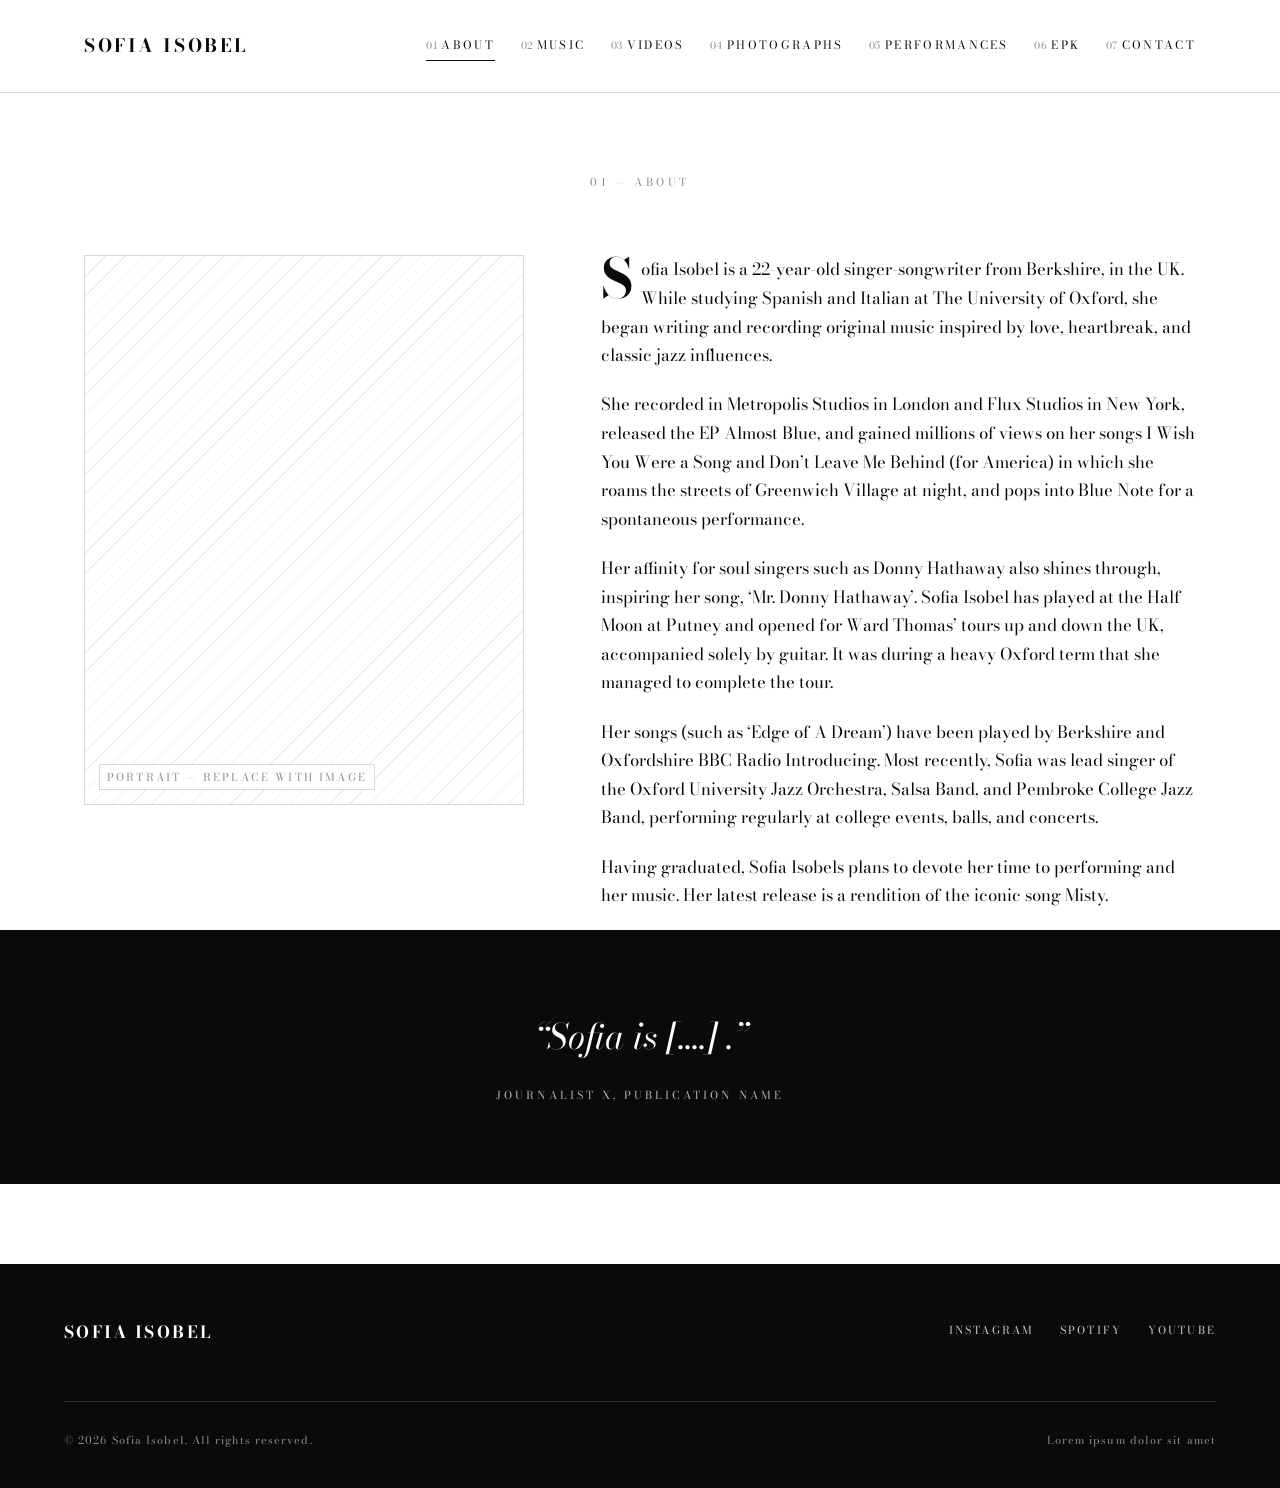
==== about.html @ dc9912dc "Initial commit" ====
<!DOCTYPE html>
<html lang="en">
<head>
<meta charset="UTF-8">
<meta name="viewport" content="width=device-width, initial-scale=1.0">
<title>About — Sofia Isobel</title>
<meta name="description" content="About Sofia Isobel.">
<link rel="stylesheet" href="css/style.css">
</head>
<body>

<a class="visually-hidden" href="#main">Skip to content</a>

<header class="site-header">
  <div class="container">
    <a href="index.html" class="wordmark">Sofia Isobel</a>
    <button class="nav-toggle" aria-label="Toggle navigation" aria-expanded="false">
      <span></span>
    </button>
    <nav class="nav-list" aria-label="Primary">
      <a href="about.html" aria-current="page"><span class="idx">01</span>About</a>
      <a href="music.html"><span class="idx">02</span>Music</a>
      <a href="videos.html"><span class="idx">03</span>Videos</a>
      <a href="photographs.html"><span class="idx">04</span>Photographs</a>
      <a href="performances.html"><span class="idx">05</span>Performances</a>
      <a href="epk.html"><span class="idx">06</span>EPK</a>
      <a href="contact.html"><span class="idx">07</span>Contact</a>
    </nav>
  </div>
</header>

<main id="main">

  <div class="page-head">
    <p class="eyebrow">01 — About</p>
    <!-- <h1>The Story So Far</h1> -->
  </div>

  <section class="container">
    <div class="about-grid">
      <div class="portrait">
        <div class="placeholder" style="--ar: 4/5;"><span class="tag">Portrait — replace with image</span></div>
      </div>
      <div class="bio">
        <!-- <p>Lorem ipsum dolor sit amet, consectetur adipiscing elit. Sed do eiusmod tempor incididunt ut labore et dolore magna aliqua. Ut enim ad minim veniam, quis nostrud exercitation ullamco laboris nisi ut aliquip ex ea commodo consequat.</p>
        <p>Duis aute irure dolor in reprehenderit in voluptate velit esse cillum dolore eu fugiat nulla pariatur. Excepteur sint occaecat cupidatat non proident, sunt in culpa qui officia deserunt mollit anim id est laborum.</p>
        <p>Sed ut perspiciatis unde omnis iste natus error sit voluptatem accusantium doloremque laudantium, totam rem aperiam, eaque ipsa quae ab illo inventore veritatis et quasi architecto beatae vitae dicta sunt explicabo.</p> -->
        <p> Sofia Isobel is a 22-year-old singer-songwriter from Berkshire, in the UK. While studying Spanish and Italian at The University of Oxford, she began writing and recording original music inspired by love, heartbreak, and classic jazz influences. </p>
        <p>She recorded in Metropolis Studios in London and Flux Studios in New York, released the EP Almost Blue, and gained millions of views on her songs I Wish You Were a Song and Don’t Leave Me Behind (for America) in which she roams the streets of Greenwich Village at night, and pops into Blue Note for a spontaneous performance.</p>
        <p>Her affinity for soul singers such as Donny Hathaway also shines through, inspiring her song, ‘Mr. Donny Hathaway’. Sofia Isobel has played at the Half Moon at Putney and opened for Ward Thomas’ tours up and down the UK, accompanied solely by guitar. It was during a heavy Oxford term that she managed to complete the tour.  </p>
        <p>Her songs (such as ‘Edge of A Dream’) have been played by Berkshire and Oxfordshire BBC Radio Introducing. Most recently, Sofia was lead singer of the Oxford University Jazz Orchestra, Salsa Band, and Pembroke College Jazz Band, performing regularly at college events, balls, and concerts. </p>
        <p>Having graduated, Sofia Isobels plans to devote her time to performing and her music. Her latest release is a rendition of the iconic song Misty.</p>


        <!-- <ul class="fact-list">
          <li><span class="k">Based</span><span class="v">Lorem, Ipsum</span></li>
          <li><span class="k">Genre</span><span class="v">Lorem / Ipsum</span></li>
          <li><span class="k">Active since</span><span class="v">Lorem MMXX</span></li>
          <li><span class="k">Label</span><span class="v">Lorem Records</span></li>
        </ul> -->
      </div>
    </div>
  </section>

  <section class="pull-quote">
    <blockquote>&ldquo;Sofia is [....] .&rdquo;</blockquote>
    <cite>Journalist X, Publication Name</cite>
  </section>

  <section class="container" style="padding-top: 5rem;">
    <div class="about-grid">
      <!-- <div class="placeholder" style="--ar: 4/5;"><span class="tag">Studio — replace with image</span></div>
      <div class="bio">
        <p class="eyebrow" style="margin-bottom:1rem;">Approach</p>
        <p>Nemo enim ipsam voluptatem quia voluptas sit aspernatur aut odit aut fugit, sed quia consequuntur magni dolores eos qui ratione voluptatem sequi nesciunt.</p>
        <p>Neque porro quisquam est, qui dolorem ipsum quia dolor sit amet, consectetur, adipisci velit, sed quia non numquam eius modi tempora incidunt ut labore et dolore magnam aliquam.</p>
      </div> -->
    </div>
  </section>

</main>

<footer class="site-footer">
  <div class="footer-inner">
    <span class="footer-mark">Sofia Isobel</span>
    <nav class="footer-social" aria-label="Social">
      <a href="#">Instagram</a>
      <a href="#">Spotify</a>
      <a href="#">YouTube</a>
    </nav>
    <div class="footer-copy">
      <span>&copy; <span data-year>2026</span> Sofia Isobel. All rights reserved.</span>
      <span>Lorem ipsum dolor sit amet</span>
    </div>
  </div>
</footer>

<script src="js/main.js"></script>
</body>
</html>
---- css/style.css ----
/* ==========================================================================
   SOFIA ISOBEL — Stylesheet
   A monochrome, editorial identity built on a single type family (Didot,
   with Bodoni Moda as the web-safe stand‑in — see README for why).
   Structure borrows the language of the artist's own medium: tracklists,
   contact sheets and set lists become the site's navigation and grids.
   ========================================================================== */

@import url('https://fonts.googleapis.com/css2?family=Bodoni+Moda:ital,wght@0,400..900;1,400..900&display=swap');

:root {
  /* ---- palette : strictly monochrome ---- */
  --black:        #0a0a0a;
  --white:        #ffffff;
  --paper:        #ffffff;
  --hairline:     #d9d9d9;
  --hairline-dk:  #4a4a4a;
  --gray-mid:     #8c8c8c;
  --gray-ghost:   #efefef;

  /* ---- type ---- */
  --font-display: 'Didot', 'Bodoni Moda', 'Didot LT STD', 'Playfair Display', Georgia, serif;
  --fs-hero:  clamp(3.2rem, 11vw, 9rem);
  --fs-h1:    clamp(2.1rem, 5.5vw, 3.6rem);
  --fs-h2:    clamp(1.5rem, 3vw, 2.1rem);
  --fs-quote: clamp(1.4rem, 3.2vw, 2.2rem);
  --fs-body:  1.05rem;
  --fs-nav:   0.72rem;
  --fs-caption: 0.68rem;

  /* ---- layout ---- */
  --container: 1240px;
  --gutter: clamp(1.25rem, 5vw, 4rem);
  --header-h: 92px;
}

/* ---- reset ---- */
* { box-sizing: border-box; margin: 0; padding: 0; }
html { scroll-behavior: smooth; }
@media (prefers-reduced-motion: reduce) {
  html { scroll-behavior: auto; }
  *, *::before, *::after { animation-duration: 0.001ms !important; animation-iteration-count: 1 !important; transition-duration: 0.001ms !important; }
}

body {
  font-family: var(--font-display);
  background: var(--paper);
  color: var(--black);
  font-size: var(--fs-body);
  line-height: 1.7;
  -webkit-font-smoothing: antialiased;
}

img { max-width: 100%; display: block; }
a { color: inherit; text-decoration: none; }
ul, ol { list-style: none; }

::selection { background: var(--black); color: var(--white); }

.visually-hidden {
  position: absolute;
  left: -9999px;
  top: 0;
  background: var(--black);
  color: var(--white);
  padding: 0.8em 1.2em;
  z-index: 200;
  font-size: var(--fs-nav);
  letter-spacing: 0.15em;
  text-transform: uppercase;
}
.visually-hidden:focus { left: 1rem; top: 1rem; }

:focus-visible {
  outline: 2px solid var(--black);
  outline-offset: 3px;
}

.container {
  max-width: var(--container);
  margin: 0 auto;
  padding: 0 var(--gutter);
}

.eyebrow {
  font-size: var(--fs-caption);
  letter-spacing: 0.32em;
  text-transform: uppercase;
  color: var(--gray-mid);
}

h1, h2, h3 { font-weight: 700; letter-spacing: 0.01em; }

.rule {
  border: none;
  border-top: 1px solid var(--hairline);
  margin: 3rem 0;
}

/* ==========================================================================
   Header / numbered navigation — styled like a tracklist / liner notes index
   ========================================================================== */

.site-header {
  position: sticky;
  top: 0;
  z-index: 50;
  background: var(--paper);
  border-bottom: 1px solid var(--hairline);
}

.site-header .container {
  height: var(--header-h);
  display: flex;
  align-items: center;
  justify-content: space-between;
}

.wordmark {
  font-weight: 700;
  font-size: 1.15rem;
  letter-spacing: 0.14em;
  text-transform: uppercase;
  white-space: nowrap;
}

.nav-list {
  display: flex;
  align-items: center;
  gap: clamp(0.9rem, 2vw, 1.9rem);
}

.nav-list a {
  display: inline-flex;
  align-items: baseline;
  gap: 0.4em;
  font-size: var(--fs-nav);
  letter-spacing: 0.2em;
  text-transform: uppercase;
  padding: 0.3rem 0;
  border-bottom: 1px solid transparent;
  transition: border-color 0.25s ease, color 0.25s ease;
}

.nav-list a .idx {
  color: var(--gray-mid);
  font-size: 0.62rem;
  letter-spacing: 0.02em;
}

.nav-list a:hover,
.nav-list a:focus-visible {
  border-bottom-color: var(--black);
}

.nav-list a[aria-current="page"] {
  border-bottom-color: var(--black);
}

.nav-toggle {
  display: none;
  background: none;
  border: none;
  cursor: pointer;
  width: 32px;
  height: 22px;
  position: relative;
}
.nav-toggle span,
.nav-toggle span::before,
.nav-toggle span::after {
  content: '';
  position: absolute;
  left: 0;
  width: 100%;
  height: 1px;
  background: var(--black);
  transition: transform 0.25s ease, opacity 0.25s ease;
}
.nav-toggle span { top: 50%; transform: translateY(-50%); }
.nav-toggle span::before { top: -8px; }
.nav-toggle span::after { top: 8px; }
.nav-toggle[aria-expanded="true"] span { background: transparent; }
.nav-toggle[aria-expanded="true"] span::before { transform: translateY(8px) rotate(45deg); }
.nav-toggle[aria-expanded="true"] span::after { transform: translateY(-8px) rotate(-45deg); }

@media (max-width: 860px) {
  .nav-toggle { display: block; }
  .nav-list {
    position: fixed;
    inset: var(--header-h) 0 0 0;
    background: var(--paper);
    flex-direction: column;
    justify-content: center;
    gap: 1.6rem;
    transform: translateY(-100%);
    opacity: 0;
    pointer-events: none;
    transition: transform 0.35s ease, opacity 0.35s ease;
  }
  .nav-list.is-open {
    transform: translateY(0);
    opacity: 1;
    pointer-events: auto;
  }
  .nav-list a { font-size: 0.9rem; }
}

/* ==========================================================================
   Landing hero
   ========================================================================== */

.hero {
  min-height: calc(100svh - var(--header-h));
  display: flex;
  align-items: center;
  justify-content: center;
  text-align: center;
  position: relative;
  overflow: hidden;
  padding: 4rem var(--gutter);
}

.hero-monogram {
  position: absolute;
  top: 50%;
  left: 50%;
  transform: translate(-50%, -50%);
  font-size: min(60vw, 46rem);
  line-height: 1;
  font-weight: 700;
  color: var(--gray-ghost);
  letter-spacing: -0.02em;
  user-select: none;
  pointer-events: none;
  z-index: 0;
}

.hero-inner {
  position: relative;
  z-index: 1;
  opacity: 0;
  transform: translateY(14px);
  animation: rise 1s ease forwards 0.15s;
}

@keyframes rise {
  to { opacity: 1; transform: translateY(0); }
}

.hero-eyebrow {
  font-size: var(--fs-caption);
  letter-spacing: 0.4em;
  text-transform: uppercase;
  color: var(--gray-mid);
  margin-bottom: 1.6rem;
}

.hero-name {
  font-weight: 700;
  font-size: var(--fs-hero);
  letter-spacing: 0.02em;
  text-transform: uppercase;
  line-height: 0.98;
}

.hero-tagline {
  margin-top: 1.6rem;
  font-style: italic;
  font-size: 1.05rem;
  color: var(--hairline-dk);
  max-width: 40ch;
  margin-left: auto;
  margin-right: auto;
}

.hero-rule {
  width: 64px;
  height: 1px;
  background: var(--black);
  margin: 2.4rem auto;
}

.hero-nav {
  display: flex;
  flex-wrap: wrap;
  justify-content: center;
  gap: 1.6rem 2.2rem;
}

.hero-nav a {
  font-size: var(--fs-nav);
  letter-spacing: 0.24em;
  text-transform: uppercase;
  padding-bottom: 0.3rem;
  border-bottom: 1px solid transparent;
  transition: border-color 0.25s ease;
}
.hero-nav a .idx { color: var(--gray-mid); margin-right: 0.5em; font-size: 0.62rem; }
.hero-nav a:hover, .hero-nav a:focus-visible { border-bottom-color: var(--black); }

.scroll-cue {
  position: absolute;
  bottom: 2.2rem;
  left: 50%;
  transform: translateX(-50%);
  font-size: var(--fs-caption);
  letter-spacing: 0.3em;
  text-transform: uppercase;
  color: var(--gray-mid);
}
.scroll-cue::after {
  content: '';
  display: block;
  width: 1px;
  height: 26px;
  background: var(--gray-mid);
  margin: 0.6rem auto 0;
  animation: drop 2s ease-in-out infinite;
}
@keyframes drop {
  0%, 100% { transform: scaleY(0.4); opacity: 0.3; }
  50% { transform: scaleY(1); opacity: 1; }
}

/* ==========================================================================
   Page header (inner pages)
   ========================================================================== */

.page-head {
  padding: 5rem var(--gutter) 3rem;
  text-align: center;
}
.page-head .eyebrow { margin-bottom: 1rem; }
.page-head h1 { font-size: var(--fs-h1); text-transform: uppercase; }

section { padding: 0 0 5rem; }
section:first-of-type { padding-top: 0; }

/* ==========================================================================
   Pull quote
   ========================================================================== */

.pull-quote {
  background: var(--black);
  color: var(--white);
  padding: 5rem var(--gutter);
  text-align: center;
}
.pull-quote blockquote {
  font-style: italic;
  font-size: var(--fs-quote);
  max-width: 46ch;
  margin: 0 auto;
  line-height: 1.5;
}
.pull-quote cite {
  display: block;
  margin-top: 1.4rem;
  font-style: normal;
  font-size: var(--fs-caption);
  letter-spacing: 0.28em;
  text-transform: uppercase;
  color: #b8b8b8;
}

/* ==========================================================================
   About page
   ========================================================================== */

.about-grid {
  display: grid;
  grid-template-columns: 0.85fr 1.15fr;
  gap: clamp(2rem, 6vw, 5rem);
  align-items: start;
}
@media (max-width: 780px) {
  .about-grid { grid-template-columns: 1fr; }
}
.about-grid .bio p { margin-bottom: 1.3rem; max-width: 62ch; }
.about-grid .bio p:first-child::first-letter {
  font-size: 3.4rem;
  font-weight: 700;
  float: left;
  line-height: 0.8;
  margin: 0.1rem 0.5rem 0 0;
}

.fact-list {
  margin-top: 2.4rem;
  border-top: 1px solid var(--hairline);
}
.fact-list li {
  display: flex;
  justify-content: space-between;
  gap: 1rem;
  padding: 0.9rem 0;
  border-bottom: 1px solid var(--hairline);
  font-size: 0.85rem;
}
.fact-list .k { letter-spacing: 0.18em; text-transform: uppercase; color: var(--gray-mid); }
.fact-list .v { text-align: right; }

/* ==========================================================================
   Placeholder blocks — the site's stand-in for photography/art direction
   ========================================================================== */

.placeholder {
  position: relative;
  width: 100%;
  aspect-ratio: var(--ar, 4 / 5);
  background:
    repeating-linear-gradient(135deg, var(--gray-ghost) 0 1px, transparent 1px 14px),
    var(--white);
  border: 1px solid var(--hairline);
  display: flex;
  align-items: flex-end;
  justify-content: flex-start;
  overflow: hidden;
}
.placeholder .tag {
  margin: 0.9rem;
  font-size: var(--fs-caption);
  letter-spacing: 0.2em;
  text-transform: uppercase;
  color: var(--gray-mid);
  background: var(--white);
  padding: 0.25em 0.6em;
  border: 1px solid var(--hairline);
}

/* ==========================================================================
   Music — tracklist
   ========================================================================== */

.release {
  display: grid;
  grid-template-columns: minmax(220px, 340px) 1fr;
  gap: clamp(2rem, 6vw, 4rem);
  align-items: start;
  margin-bottom: 4rem;
}
@media (max-width: 780px) {
  .release { grid-template-columns: 1fr; }
}
.release .placeholder { --ar: 1 / 1; }
.release-meta { margin-bottom: 1.6rem; }
.release-meta .eyebrow { margin-bottom: 0.5rem; }
.release-meta h2 { font-size: var(--fs-h2); text-transform: uppercase; }
.release-meta p { color: var(--hairline-dk); margin-top: 0.6rem; max-width: 50ch; }

.tracklist { border-top: 1px solid var(--hairline); }
.tracklist li {
  display: flex;
  align-items: baseline;
  gap: 1.2rem;
  padding: 1rem 0;
  border-bottom: 1px solid var(--hairline);
}
.tracklist .num {
  font-size: 0.8rem;
  color: var(--gray-mid);
  width: 1.6rem;
  flex-shrink: 0;
}
.tracklist .title { flex: 1; }
.tracklist .len {
  font-size: 0.8rem;
  color: var(--gray-mid);
  font-variant-numeric: tabular-nums;
}

.platform-links {
  display: flex;
  flex-wrap: wrap;
  gap: 0.8rem;
  margin-top: 1.8rem;
}

/* ==========================================================================
   Buttons / links-as-buttons
   ========================================================================== */

.btn {
  display: inline-block;
  padding: 0.85em 1.8em;
  font-size: var(--fs-nav);
  letter-spacing: 0.22em;
  text-transform: uppercase;
  border: 1px solid var(--black);
  background: var(--black);
  color: var(--white);
  transition: background 0.25s ease, color 0.25s ease;
}
.btn:hover, .btn:focus-visible { background: var(--white); color: var(--black); }

.btn-outline {
  background: transparent;
  color: var(--black);
}
.btn-outline:hover, .btn-outline:focus-visible { background: var(--black); color: var(--white); }

/* ==========================================================================
   Videos — grid of reels
   ========================================================================== */

.video-grid {
  display: grid;
  grid-template-columns: repeat(3, 1fr);
  gap: clamp(1.2rem, 3vw, 2rem);
}
@media (max-width: 900px) { .video-grid { grid-template-columns: repeat(2, 1fr); } }
@media (max-width: 560px) { .video-grid { grid-template-columns: 1fr; } }

.video-card .placeholder { --ar: 16 / 9; cursor: pointer; }
.video-card .play {
  position: absolute;
  inset: 0;
  display: flex;
  align-items: center;
  justify-content: center;
}
.video-card .play::before {
  content: '';
  width: 0;
  height: 0;
  border-style: solid;
  border-width: 11px 0 11px 18px;
  border-color: transparent transparent transparent var(--black);
  transform: translateX(2px);
}
.video-card .play {
  width: 54px;
  height: 54px;
  border-radius: 50%;
  border: 1px solid var(--black);
  background: rgba(255,255,255,0.85);
  transition: transform 0.25s ease;
}
.video-card .placeholder:hover .play { transform: scale(1.08); }
.video-card h3 {
  margin-top: 0.9rem;
  font-size: 1rem;
  font-weight: 400;
  text-transform: uppercase;
  letter-spacing: 0.04em;
}
.video-card .eyebrow { margin-top: 0.3rem; }

/* ==========================================================================
   Photographs — contact-sheet grid
   ========================================================================== */

.photo-grid {
  display: grid;
  grid-template-columns: repeat(4, 1fr);
  gap: clamp(0.6rem, 1.6vw, 1rem);
}
@media (max-width: 900px) { .photo-grid { grid-template-columns: repeat(3, 1fr); } }
@media (max-width: 600px) { .photo-grid { grid-template-columns: repeat(2, 1fr); } }

.photo-grid .frame { cursor: pointer; }
.photo-grid .frame:nth-child(5n+1) { grid-column: span 2; grid-row: span 2; }
.photo-grid .frame:nth-child(5n+1) .placeholder { --ar: 1 / 1; }
.photo-grid .frame .placeholder { --ar: 3 / 4; transition: opacity 0.25s ease; }
.photo-grid .frame:hover .placeholder { opacity: 0.72; }

.lightbox {
  position: fixed;
  inset: 0;
  background: rgba(10,10,10,0.94);
  display: none;
  align-items: center;
  justify-content: center;
  z-index: 100;
  padding: 2rem;
}
.lightbox.is-open { display: flex; }
.lightbox .placeholder { --ar: 4/5; width: min(80vw, 620px); border-color: #444; background: repeating-linear-gradient(135deg, #1c1c1c 0 1px, transparent 1px 14px), #111; }
.lightbox .placeholder .tag { background: #111; color: #ccc; border-color: #444; }
.lightbox-close {
  position: absolute;
  top: 1.6rem;
  right: 1.8rem;
  color: var(--white);
  font-size: 0.75rem;
  letter-spacing: 0.24em;
  text-transform: uppercase;
  background: none;
  border: none;
  cursor: pointer;
}

/* ==========================================================================
   Performances — set list table
   ========================================================================== */

.set-list { width: 100%; border-collapse: collapse; }
.set-list th {
  text-align: left;
  font-size: var(--fs-caption);
  letter-spacing: 0.2em;
  text-transform: uppercase;
  color: var(--gray-mid);
  font-weight: 400;
  padding: 0 0 1rem;
  border-bottom: 1px solid var(--black);
}
.set-list td {
  padding: 1.3rem 0;
  border-bottom: 1px solid var(--hairline);
  vertical-align: baseline;
}
.set-list .date { white-space: nowrap; color: var(--gray-mid); font-size: 0.85rem; }
.set-list .city { font-weight: 700; text-transform: uppercase; letter-spacing: 0.03em; }
.set-list .venue { color: var(--hairline-dk); }
.set-list .status { text-align: right; white-space: nowrap; }
.set-list th:last-child, .set-list td.status { text-align: right; }

@media (max-width: 700px) {
  .set-list thead { display: none; }
  .set-list tr { display: flex; flex-direction: column; gap: 0.2rem; padding: 1.3rem 0; border-bottom: 1px solid var(--hairline); }
  .set-list td { border: none; padding: 0; }
  .set-list td.status { text-align: left; margin-top: 0.5rem; }
}

/* ==========================================================================
   EPK
   ========================================================================== */

.stat-row {
  display: grid;
  grid-template-columns: repeat(4, 1fr);
  border-top: 1px solid var(--hairline);
  border-bottom: 1px solid var(--hairline);
  margin: 3rem 0;
}
.stat-row div { padding: 1.6rem 1rem; text-align: center; border-left: 1px solid var(--hairline); }
.stat-row div:first-child { border-left: none; }
.stat-row .num { display: block; font-size: clamp(1.6rem, 4vw, 2.4rem); font-weight: 700; }
.stat-row .label { display: block; margin-top: 0.4rem; font-size: var(--fs-caption); letter-spacing: 0.2em; text-transform: uppercase; color: var(--gray-mid); }
@media (max-width: 700px) {
  .stat-row { grid-template-columns: repeat(2, 1fr); }
  .stat-row div:nth-child(3) { border-left: none; }
}

.press-quotes { display: grid; gap: 2.2rem; grid-template-columns: 1fr 1fr; }
@media (max-width: 780px) { .press-quotes { grid-template-columns: 1fr; } }
.press-quotes figure { border-top: 1px solid var(--black); padding-top: 1.2rem; }
.press-quotes blockquote { font-style: italic; font-size: 1.1rem; line-height: 1.6; }
.press-quotes figcaption { margin-top: 0.9rem; font-size: var(--fs-caption); letter-spacing: 0.18em; text-transform: uppercase; color: var(--gray-mid); }

.download-row {
  display: flex;
  flex-wrap: wrap;
  gap: 1rem;
  margin-top: 2.4rem;
}

/* ==========================================================================
   Contact
   ========================================================================== */

.contact-grid {
  display: grid;
  grid-template-columns: 1fr 1fr;
  gap: clamp(2rem, 6vw, 5rem);
}
@media (max-width: 780px) { .contact-grid { grid-template-columns: 1fr; } }

.contact-list { border-top: 1px solid var(--hairline); margin-top: 2rem; }
.contact-list li { display: flex; justify-content: space-between; padding: 1rem 0; border-bottom: 1px solid var(--hairline); }
.contact-list .k { letter-spacing: 0.18em; text-transform: uppercase; font-size: 0.8rem; color: var(--gray-mid); }

.form-field { margin-bottom: 1.8rem; }
.form-field label {
  display: block;
  font-size: var(--fs-caption);
  letter-spacing: 0.2em;
  text-transform: uppercase;
  color: var(--gray-mid);
  margin-bottom: 0.6rem;
}
.form-field input,
.form-field textarea {
  width: 100%;
  border: none;
  border-bottom: 1px solid var(--hairline);
  background: transparent;
  font-family: var(--font-display);
  font-size: 1rem;
  padding: 0.6rem 0;
  color: var(--black);
}
.form-field input:focus,
.form-field textarea:focus {
  outline: none;
  border-bottom-color: var(--black);
}
.form-field textarea { resize: vertical; min-height: 110px; }
.form-note { margin-top: 1rem; font-size: 0.8rem; color: var(--gray-mid); }

/* ==========================================================================
   Home page — inverted (white text on black)
   Scoped to body.page-home so every other page keeps the white canvas.
   ========================================================================== */

body.page-home {
  background: var(--black);
  color: var(--white);
}

.page-home .site-header {
  background: var(--black);
  border-bottom-color: #262626;
}
.page-home .wordmark { color: var(--white); }
.page-home .nav-list a { color: var(--white); }
.page-home .nav-list a .idx { color: #9a9a9a; }
.page-home .nav-list a:hover,
.page-home .nav-list a:focus-visible { border-bottom-color: var(--white); }
.page-home .nav-toggle span,
.page-home .nav-toggle span::before,
.page-home .nav-toggle span::after { background: var(--white); }
.page-home .nav-list.is-open { background: var(--black); }

.page-home .hero-monogram { color: #161616; }
.page-home .hero-eyebrow { color: #9a9a9a; }
.page-home .hero-tagline { color: #cfcfcf; }
.page-home .hero-rule { background: var(--white); }
.page-home .hero-nav a .idx { color: #9a9a9a; }
.page-home .hero-nav a:hover,
.page-home .hero-nav a:focus-visible { border-bottom-color: var(--white); }
.page-home .scroll-cue { color: #9a9a9a; }
.page-home .scroll-cue::after { background: #9a9a9a; }

.page-home ::selection { background: var(--white); color: var(--black); }
.page-home :focus-visible { outline-color: var(--white); }

/* Footer is already black/white globally, so it stays consistent unchanged. */

/* ==========================================================================
   Footer
   ========================================================================== */

.site-footer {
  background: var(--black);
  color: var(--white);
  padding: 3.4rem var(--gutter) 2.4rem;
}
.footer-inner {
  max-width: var(--container);
  margin: 0 auto;
  display: flex;
  flex-wrap: wrap;
  justify-content: space-between;
  align-items: center;
  gap: 1.6rem;
}
.footer-mark {
  font-weight: 700;
  letter-spacing: 0.14em;
  text-transform: uppercase;
}
.footer-social {
  display: flex;
  gap: 1.6rem;
}
.footer-social a {
  font-size: var(--fs-caption);
  letter-spacing: 0.2em;
  text-transform: uppercase;
  color: #cfcfcf;
  border-bottom: 1px solid transparent;
  padding-bottom: 0.2rem;
  transition: border-color 0.25s ease, color 0.25s ease;
}
.footer-social a:hover, .footer-social a:focus-visible { color: var(--white); border-color: var(--white); }
.footer-copy {
  width: 100%;
  margin-top: 1.8rem;
  padding-top: 1.8rem;
  border-top: 1px solid #2a2a2a;
  font-size: var(--fs-caption);
  letter-spacing: 0.1em;
  color: #8c8c8c;
  display: flex;
  justify-content: space-between;
  flex-wrap: wrap;
  gap: 0.6rem;
}
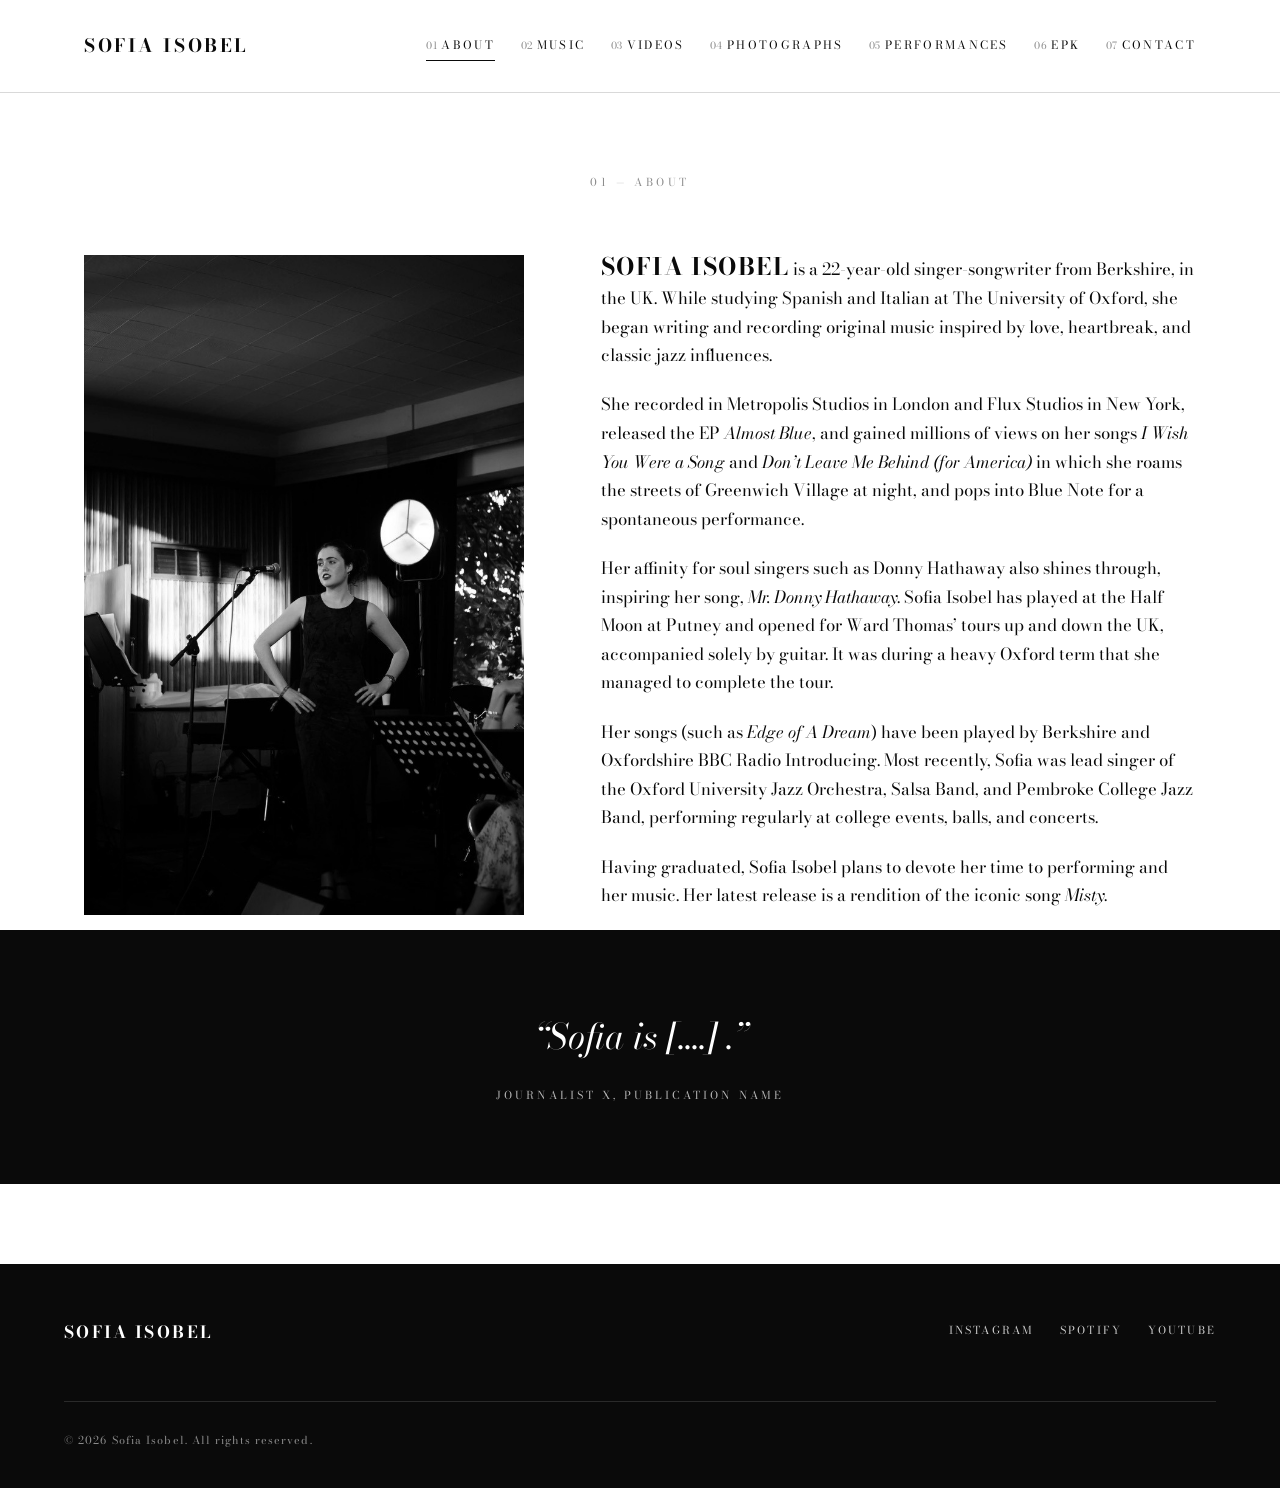
==== commit 78b5d4f3: "edits" ====
--- a/about.html
+++ b/about.html
@@ -9,6 +9,7 @@
 </head>
 <body>
 
+<!-- <div class="page-veil" aria-hidden="true"></div> -->
 <a class="visually-hidden" href="#main">Skip to content</a>
 
 <header class="site-header">
@@ -39,17 +40,17 @@
   <section class="container">
     <div class="about-grid">
       <div class="portrait">
-        <div class="placeholder" style="--ar: 4/5;"><span class="tag">Portrait — replace with image</span></div>
+        <img src="assets/images/portrait.jpg" alt="Sofia Isobel portrait">
       </div>
       <div class="bio">
         <!-- <p>Lorem ipsum dolor sit amet, consectetur adipiscing elit. Sed do eiusmod tempor incididunt ut labore et dolore magna aliqua. Ut enim ad minim veniam, quis nostrud exercitation ullamco laboris nisi ut aliquip ex ea commodo consequat.</p>
         <p>Duis aute irure dolor in reprehenderit in voluptate velit esse cillum dolore eu fugiat nulla pariatur. Excepteur sint occaecat cupidatat non proident, sunt in culpa qui officia deserunt mollit anim id est laborum.</p>
         <p>Sed ut perspiciatis unde omnis iste natus error sit voluptatem accusantium doloremque laudantium, totam rem aperiam, eaque ipsa quae ab illo inventore veritatis et quasi architecto beatae vitae dicta sunt explicabo.</p> -->
-        <p> Sofia Isobel is a 22-year-old singer-songwriter from Berkshire, in the UK. While studying Spanish and Italian at The University of Oxford, she began writing and recording original music inspired by love, heartbreak, and classic jazz influences. </p>
-        <p>She recorded in Metropolis Studios in London and Flux Studios in New York, released the EP Almost Blue, and gained millions of views on her songs I Wish You Were a Song and Don’t Leave Me Behind (for America) in which she roams the streets of Greenwich Village at night, and pops into Blue Note for a spontaneous performance.</p>
-        <p>Her affinity for soul singers such as Donny Hathaway also shines through, inspiring her song, ‘Mr. Donny Hathaway’. Sofia Isobel has played at the Half Moon at Putney and opened for Ward Thomas’ tours up and down the UK, accompanied solely by guitar. It was during a heavy Oxford term that she managed to complete the tour.  </p>
-        <p>Her songs (such as ‘Edge of A Dream’) have been played by Berkshire and Oxfordshire BBC Radio Introducing. Most recently, Sofia was lead singer of the Oxford University Jazz Orchestra, Salsa Band, and Pembroke College Jazz Band, performing regularly at college events, balls, and concerts. </p>
-        <p>Having graduated, Sofia Isobels plans to devote her time to performing and her music. Her latest release is a rendition of the iconic song Misty.</p>
+        <p> <span class="lead-word">Sofia Isobel</span> is a 22-year-old singer-songwriter from Berkshire, in the UK. While studying Spanish and Italian at The University of Oxford, she began writing and recording original music inspired by love, heartbreak, and classic jazz influences. </p>
+        <p>She recorded in Metropolis Studios in London and Flux Studios in New York, released the EP <i>Almost Blue</i>, and gained millions of views on her songs <i>I Wish You Were a Song</i> and <i>Don’t Leave Me Behind (for America)</i> in which she roams the streets of Greenwich Village at night, and pops into Blue Note for a spontaneous performance.</p>
+        <p>Her affinity for soul singers such as Donny Hathaway also shines through, inspiring her song, <i>Mr. Donny Hathaway</i>. Sofia Isobel has played at the Half Moon at Putney and opened for Ward Thomas’ tours up and down the UK, accompanied solely by guitar. It was during a heavy Oxford term that she managed to complete the tour.  </p>
+        <p>Her songs (such as <i>Edge of A Dream</i>) have been played by Berkshire and Oxfordshire BBC Radio Introducing. Most recently, Sofia was lead singer of the Oxford University Jazz Orchestra, Salsa Band, and Pembroke College Jazz Band, performing regularly at college events, balls, and concerts. </p>
+        <p>Having graduated, Sofia Isobel plans to devote her time to performing and her music. Her latest release is a rendition of the iconic song <i>Misty</i>.</p>
 
 
         <!-- <ul class="fact-list">
@@ -90,7 +91,7 @@
     </nav>
     <div class="footer-copy">
       <span>&copy; <span data-year>2026</span> Sofia Isobel. All rights reserved.</span>
-      <span>Lorem ipsum dolor sit amet</span>
+      <!-- <span>Lorem ipsum dolor sit amet</span> -->
     </div>
   </div>
 </footer>
--- a/css/style.css
+++ b/css/style.css
@@ -70,6 +70,17 @@
   text-transform: uppercase;
 }
 .visually-hidden:focus { left: 1rem; top: 1rem; }
+
+.page-veil {
+  position: fixed;
+  inset: 0;
+  background: var(--black);
+  z-index: 999;
+  opacity: 0;
+  pointer-events: none;
+  transition: opacity 0.38s ease;
+}
+.page-veil.is-active { opacity: 1; }
 
 :focus-visible {
   outline: 2px solid var(--black);
@@ -378,12 +389,16 @@
   .about-grid { grid-template-columns: 1fr; }
 }
 .about-grid .bio p { margin-bottom: 1.3rem; max-width: 62ch; }
-.about-grid .bio p:first-child::first-letter {
-  font-size: 3.4rem;
+
+/* Lead-in word: CSS has no ::first-word selector (only ::first-letter),
+   so the opening word is wrapped in <span class="lead-word"> by hand in
+   the HTML and styled here. */
+.lead-word {
   font-weight: 700;
-  float: left;
-  line-height: 0.8;
-  margin: 0.1rem 0.5rem 0 0;
+  text-transform: uppercase;
+  letter-spacing: 0.06em;
+  font-size: 1.5rem;
+  line-height: 1;
 }
 
 .fact-list {
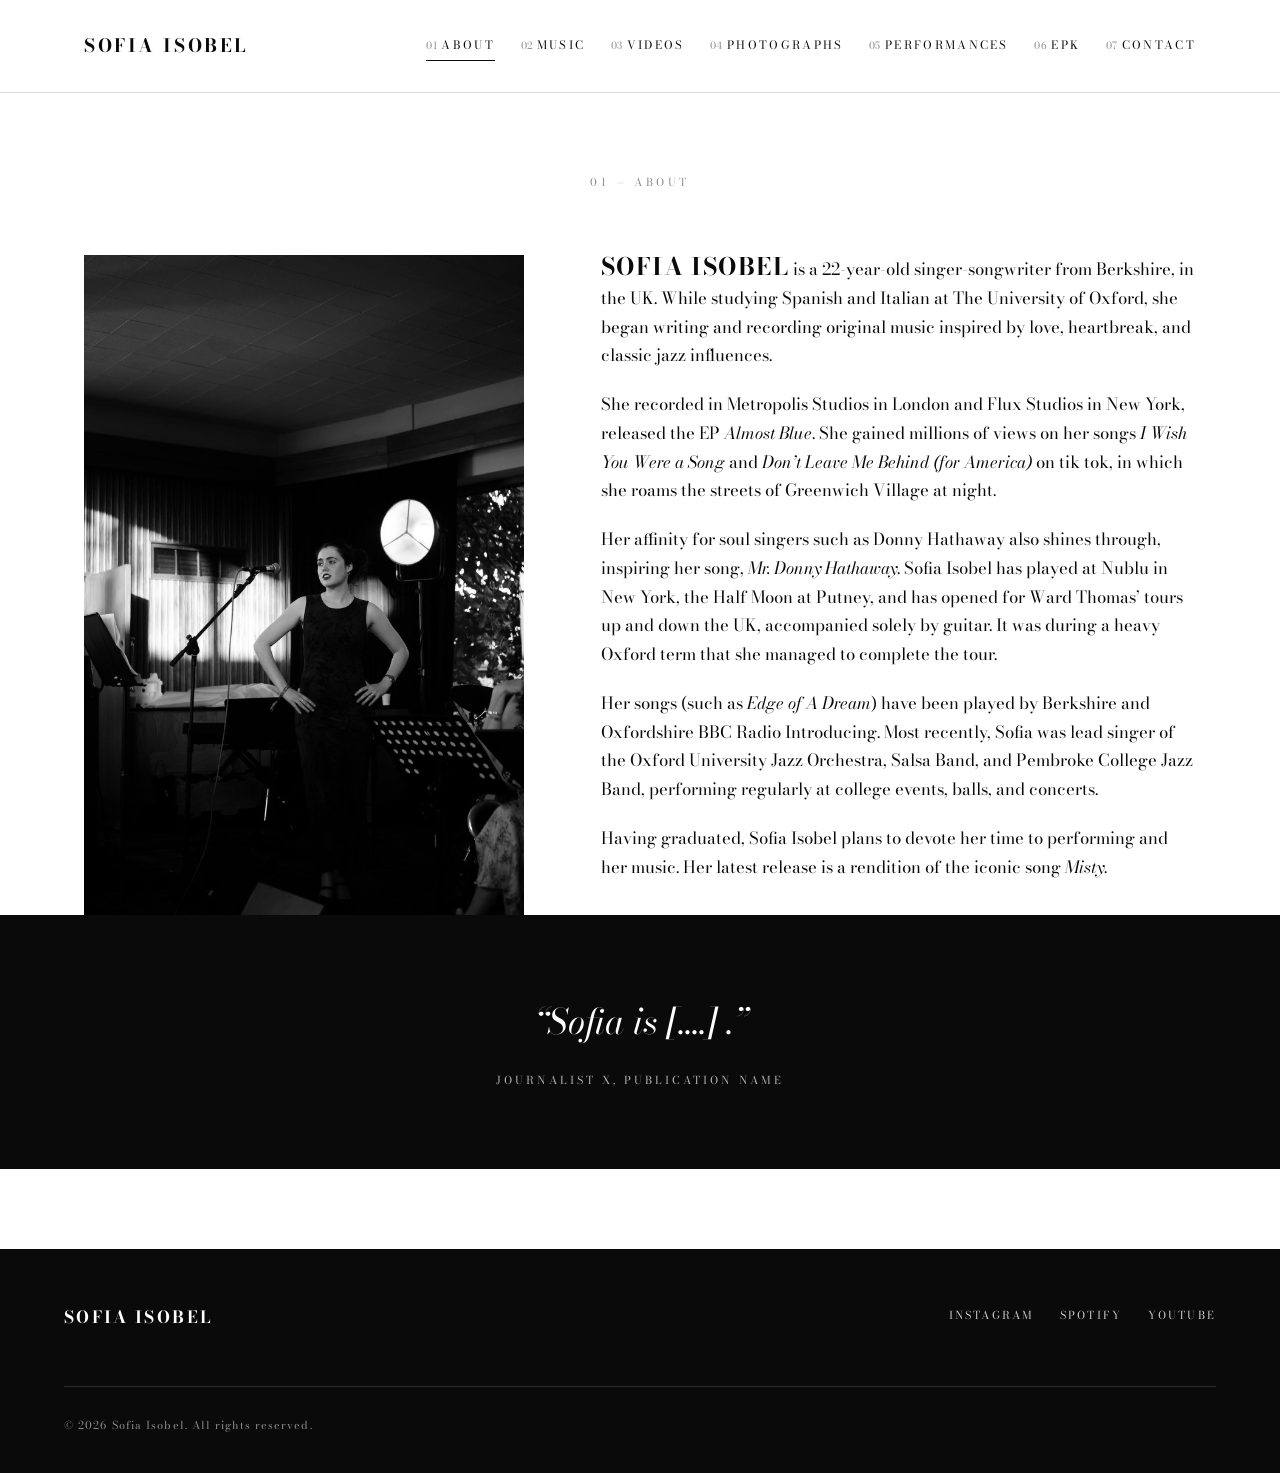
==== commit 0bd37688: "Revise Sofia Isobel's biography in about.html Updated biography details for Sofia Isobel, including " ====
--- a/about.html
+++ b/about.html
@@ -47,8 +47,8 @@
         <p>Duis aute irure dolor in reprehenderit in voluptate velit esse cillum dolore eu fugiat nulla pariatur. Excepteur sint occaecat cupidatat non proident, sunt in culpa qui officia deserunt mollit anim id est laborum.</p>
         <p>Sed ut perspiciatis unde omnis iste natus error sit voluptatem accusantium doloremque laudantium, totam rem aperiam, eaque ipsa quae ab illo inventore veritatis et quasi architecto beatae vitae dicta sunt explicabo.</p> -->
         <p> <span class="lead-word">Sofia Isobel</span> is a 22-year-old singer-songwriter from Berkshire, in the UK. While studying Spanish and Italian at The University of Oxford, she began writing and recording original music inspired by love, heartbreak, and classic jazz influences. </p>
-        <p>She recorded in Metropolis Studios in London and Flux Studios in New York, released the EP <i>Almost Blue</i>, and gained millions of views on her songs <i>I Wish You Were a Song</i> and <i>Don’t Leave Me Behind (for America)</i> in which she roams the streets of Greenwich Village at night, and pops into Blue Note for a spontaneous performance.</p>
-        <p>Her affinity for soul singers such as Donny Hathaway also shines through, inspiring her song, <i>Mr. Donny Hathaway</i>. Sofia Isobel has played at the Half Moon at Putney and opened for Ward Thomas’ tours up and down the UK, accompanied solely by guitar. It was during a heavy Oxford term that she managed to complete the tour.  </p>
+        <p>She recorded in Metropolis Studios in London and Flux Studios in New York, released the EP <i>Almost Blue</i>. She gained millions of views on her songs <i>I Wish You Were a Song</i> and <i>Don’t Leave Me Behind (for America)</i> on tik tok, in which she roams the streets of Greenwich Village at night. </p>
+        <p>Her affinity for soul singers such as Donny Hathaway also shines through, inspiring her song, <i>Mr. Donny Hathaway</i>. Sofia Isobel has played at Nublu in New York, the Half Moon at Putney, and has opened for Ward Thomas’ tours up and down the UK, accompanied solely by guitar. It was during a heavy Oxford term that she managed to complete the tour.  </p>
         <p>Her songs (such as <i>Edge of A Dream</i>) have been played by Berkshire and Oxfordshire BBC Radio Introducing. Most recently, Sofia was lead singer of the Oxford University Jazz Orchestra, Salsa Band, and Pembroke College Jazz Band, performing regularly at college events, balls, and concerts. </p>
         <p>Having graduated, Sofia Isobel plans to devote her time to performing and her music. Her latest release is a rendition of the iconic song <i>Misty</i>.</p>
 
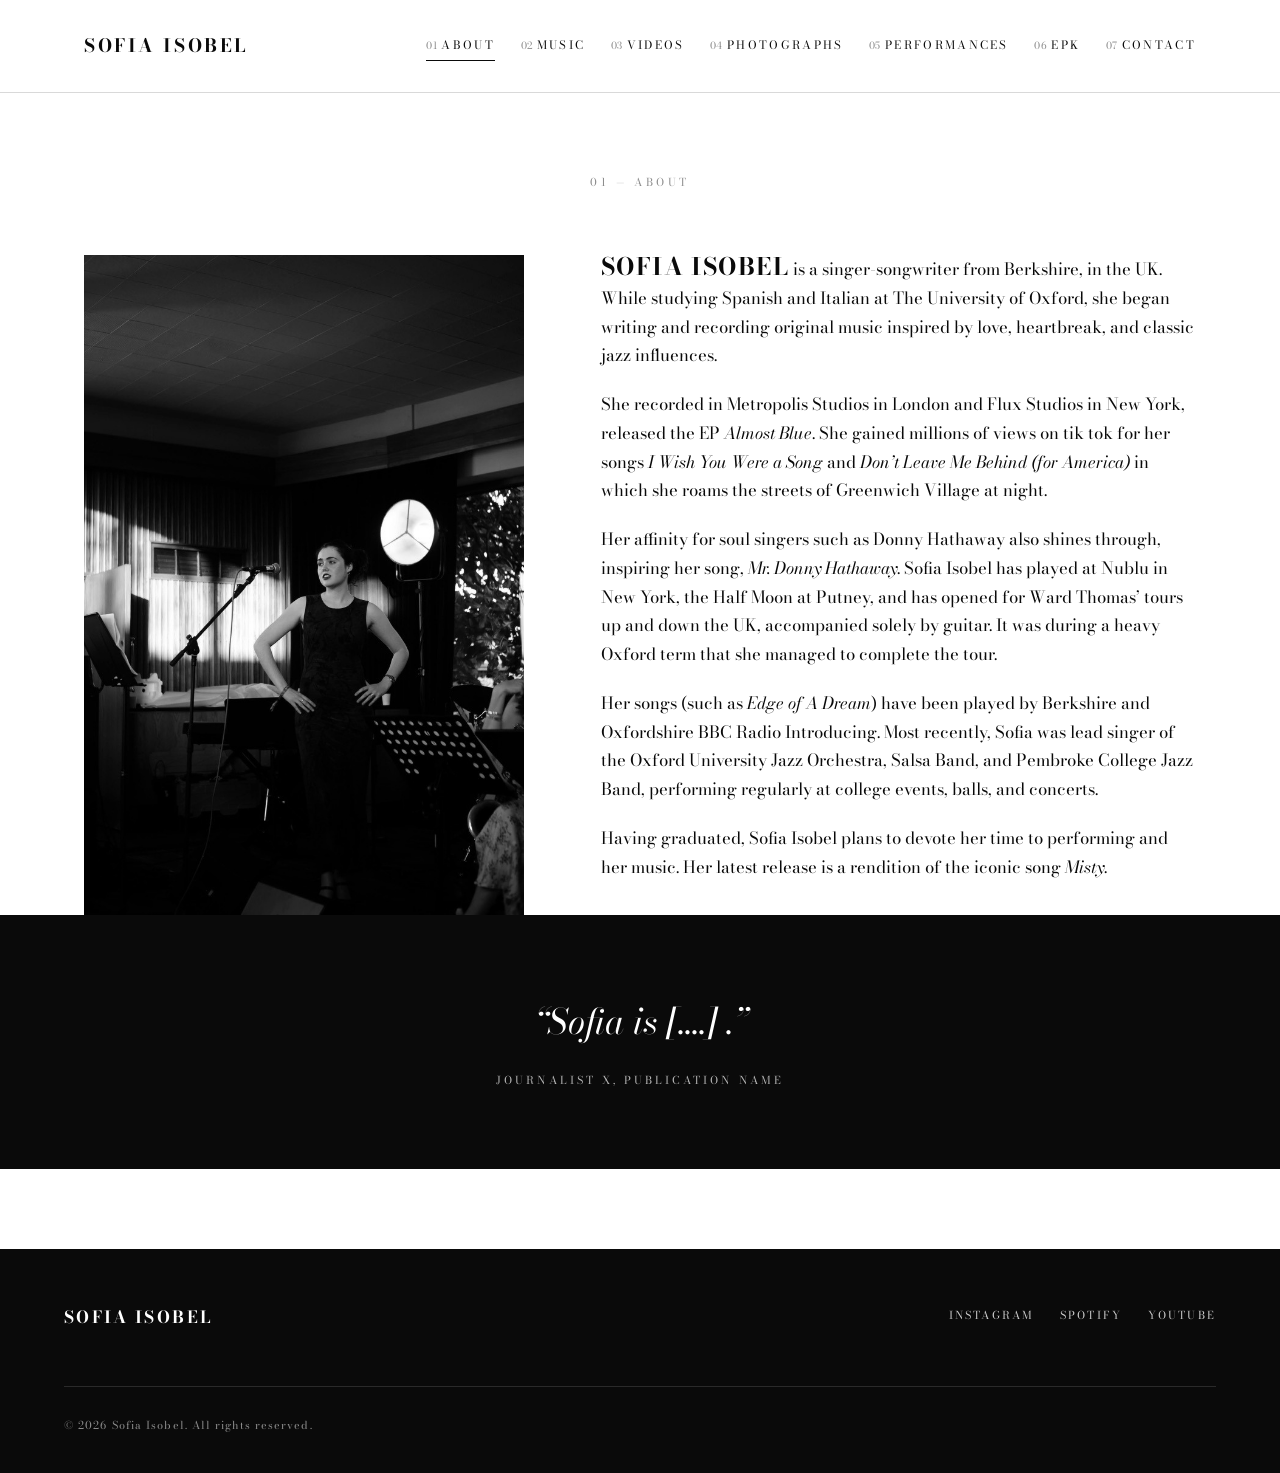
==== commit 98810551: "Update Sofia Isobel's bio in about.html Removed age reference and adjusted TikTok mention for clarit" ====
--- a/about.html
+++ b/about.html
@@ -46,8 +46,8 @@
         <!-- <p>Lorem ipsum dolor sit amet, consectetur adipiscing elit. Sed do eiusmod tempor incididunt ut labore et dolore magna aliqua. Ut enim ad minim veniam, quis nostrud exercitation ullamco laboris nisi ut aliquip ex ea commodo consequat.</p>
         <p>Duis aute irure dolor in reprehenderit in voluptate velit esse cillum dolore eu fugiat nulla pariatur. Excepteur sint occaecat cupidatat non proident, sunt in culpa qui officia deserunt mollit anim id est laborum.</p>
         <p>Sed ut perspiciatis unde omnis iste natus error sit voluptatem accusantium doloremque laudantium, totam rem aperiam, eaque ipsa quae ab illo inventore veritatis et quasi architecto beatae vitae dicta sunt explicabo.</p> -->
-        <p> <span class="lead-word">Sofia Isobel</span> is a 22-year-old singer-songwriter from Berkshire, in the UK. While studying Spanish and Italian at The University of Oxford, she began writing and recording original music inspired by love, heartbreak, and classic jazz influences. </p>
-        <p>She recorded in Metropolis Studios in London and Flux Studios in New York, released the EP <i>Almost Blue</i>. She gained millions of views on her songs <i>I Wish You Were a Song</i> and <i>Don’t Leave Me Behind (for America)</i> on tik tok, in which she roams the streets of Greenwich Village at night. </p>
+        <p> <span class="lead-word">Sofia Isobel</span> is a singer-songwriter from Berkshire, in the UK. While studying Spanish and Italian at The University of Oxford, she began writing and recording original music inspired by love, heartbreak, and classic jazz influences. </p>
+        <p>She recorded in Metropolis Studios in London and Flux Studios in New York, released the EP <i>Almost Blue</i>. She gained millions of views on tik tok for her songs <i>I Wish You Were a Song</i> and <i>Don’t Leave Me Behind (for America)</i> in which she roams the streets of Greenwich Village at night. </p>
         <p>Her affinity for soul singers such as Donny Hathaway also shines through, inspiring her song, <i>Mr. Donny Hathaway</i>. Sofia Isobel has played at Nublu in New York, the Half Moon at Putney, and has opened for Ward Thomas’ tours up and down the UK, accompanied solely by guitar. It was during a heavy Oxford term that she managed to complete the tour.  </p>
         <p>Her songs (such as <i>Edge of A Dream</i>) have been played by Berkshire and Oxfordshire BBC Radio Introducing. Most recently, Sofia was lead singer of the Oxford University Jazz Orchestra, Salsa Band, and Pembroke College Jazz Band, performing regularly at college events, balls, and concerts. </p>
         <p>Having graduated, Sofia Isobel plans to devote her time to performing and her music. Her latest release is a rendition of the iconic song <i>Misty</i>.</p>
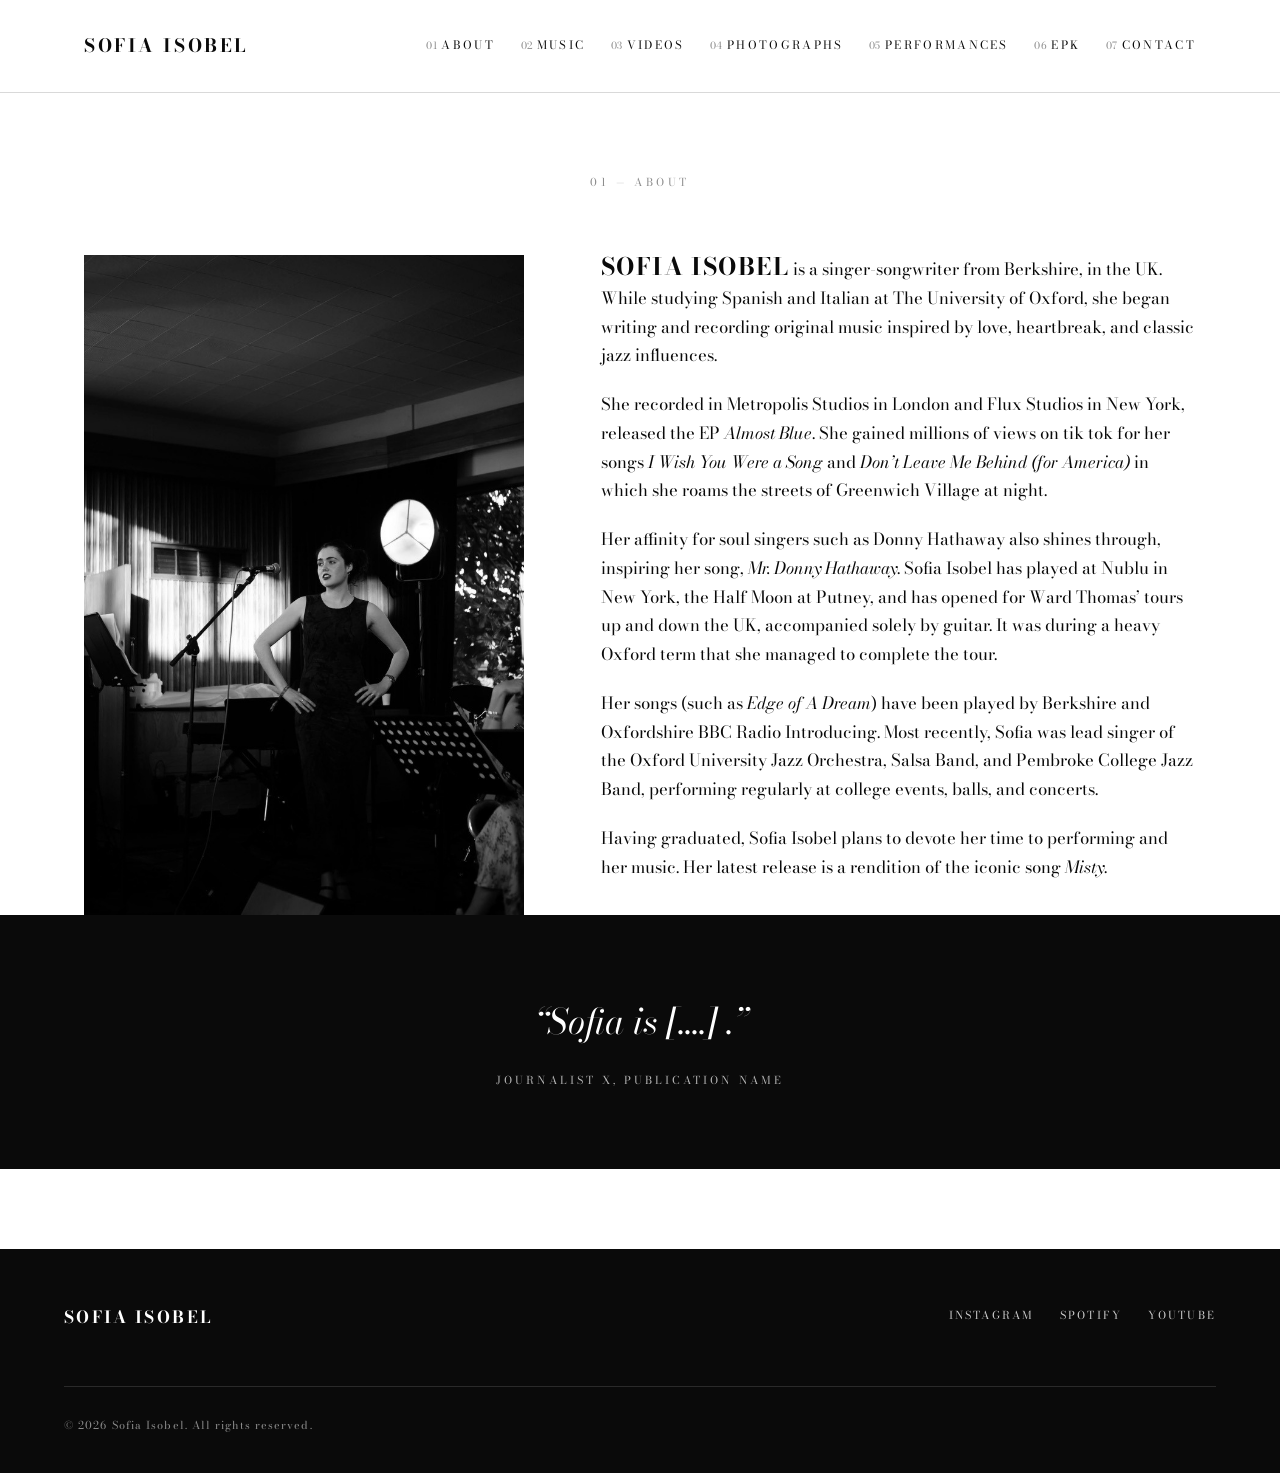
==== commit 67d4f5c6: "fixed links" ====
--- a/about.html
+++ b/about.html
@@ -19,12 +19,12 @@
       <span></span>
     </button>
     <nav class="nav-list" aria-label="Primary">
-      <a href="about.html" aria-current="page"><span class="idx">01</span>About</a>
+      <a href="about.html"><span class="idx">01</span>About</a>
       <a href="music.html"><span class="idx">02</span>Music</a>
       <a href="videos.html"><span class="idx">03</span>Videos</a>
       <a href="photographs.html"><span class="idx">04</span>Photographs</a>
-      <a href="performances.html"><span class="idx">05</span>Performances</a>
-      <a href="epk.html"><span class="idx">06</span>EPK</a>
+      <a href="coming-soon.html"><span class="idx">05</span>Performances</a>
+      <a href="coming-soon.html"><span class="idx">06</span>EPK</a>
       <a href="contact.html"><span class="idx">07</span>Contact</a>
     </nav>
   </div>
@@ -81,13 +81,14 @@
 
 </main>
 
+
 <footer class="site-footer">
   <div class="footer-inner">
     <span class="footer-mark">Sofia Isobel</span>
     <nav class="footer-social" aria-label="Social">
-      <a href="#">Instagram</a>
-      <a href="#">Spotify</a>
-      <a href="#">YouTube</a>
+      <a href="https://www.instagram.com/sofiaisobelh/">Instagram</a>
+      <a href="https://open.spotify.com/artist/6mMKapnNQn9hhXeew7cPOA?si=JOrMR3NxQQ-wdCnq1Sw_MQ">Spotify</a>
+      <a href="https://www.youtube.com/channel/UCfYOrsRfp4lc2RsOu6m83aQ">YouTube</a>
     </nav>
     <div class="footer-copy">
       <span>&copy; <span data-year>2026</span> Sofia Isobel. All rights reserved.</span>
--- a/css/style.css
+++ b/css/style.css
@@ -804,3 +804,53 @@
   flex-wrap: wrap;
   gap: 0.6rem;
 }
+
+.video-embed-wrapper {
+  position: relative;
+  aspect-ratio: 16 / 9;
+  width: 100%;
+  background-color: #222; /* Fallback background color */
+  border-radius: 8px; /* Optional: smooth corners */
+  overflow: hidden;
+}
+
+/* The overlay sits on top (z-index: 2) and catches the user's click */
+.video-overlay {
+  position: absolute;
+  top: 0;
+  left: 0;
+  width: 100%;
+  height: 100%;
+  z-index: 2;
+  cursor: pointer;
+  display: flex;
+  align-items: center;
+  justify-content: center;
+  background-size: cover;
+  background-position: center;
+  transition: opacity 0.3s ease;
+}
+
+/* Position your tag inside the overlay */
+.video-overlay .tag {
+  position: absolute;
+  top: 16px;
+  left: 16px;
+  background: white;
+  color: black;
+  padding: 4px 8px;
+  font-size: 0.8rem;
+  font-weight: bold;
+}
+
+/* The target area for the iframe sits behind the overlay (z-index: 1) */
+.youtube-target,
+.video-embed-wrapper iframe {
+  position: absolute;
+  top: 0;
+  left: 0;
+  width: 100%;
+  height: 100%;
+  z-index: 1;
+  border: none;
+}
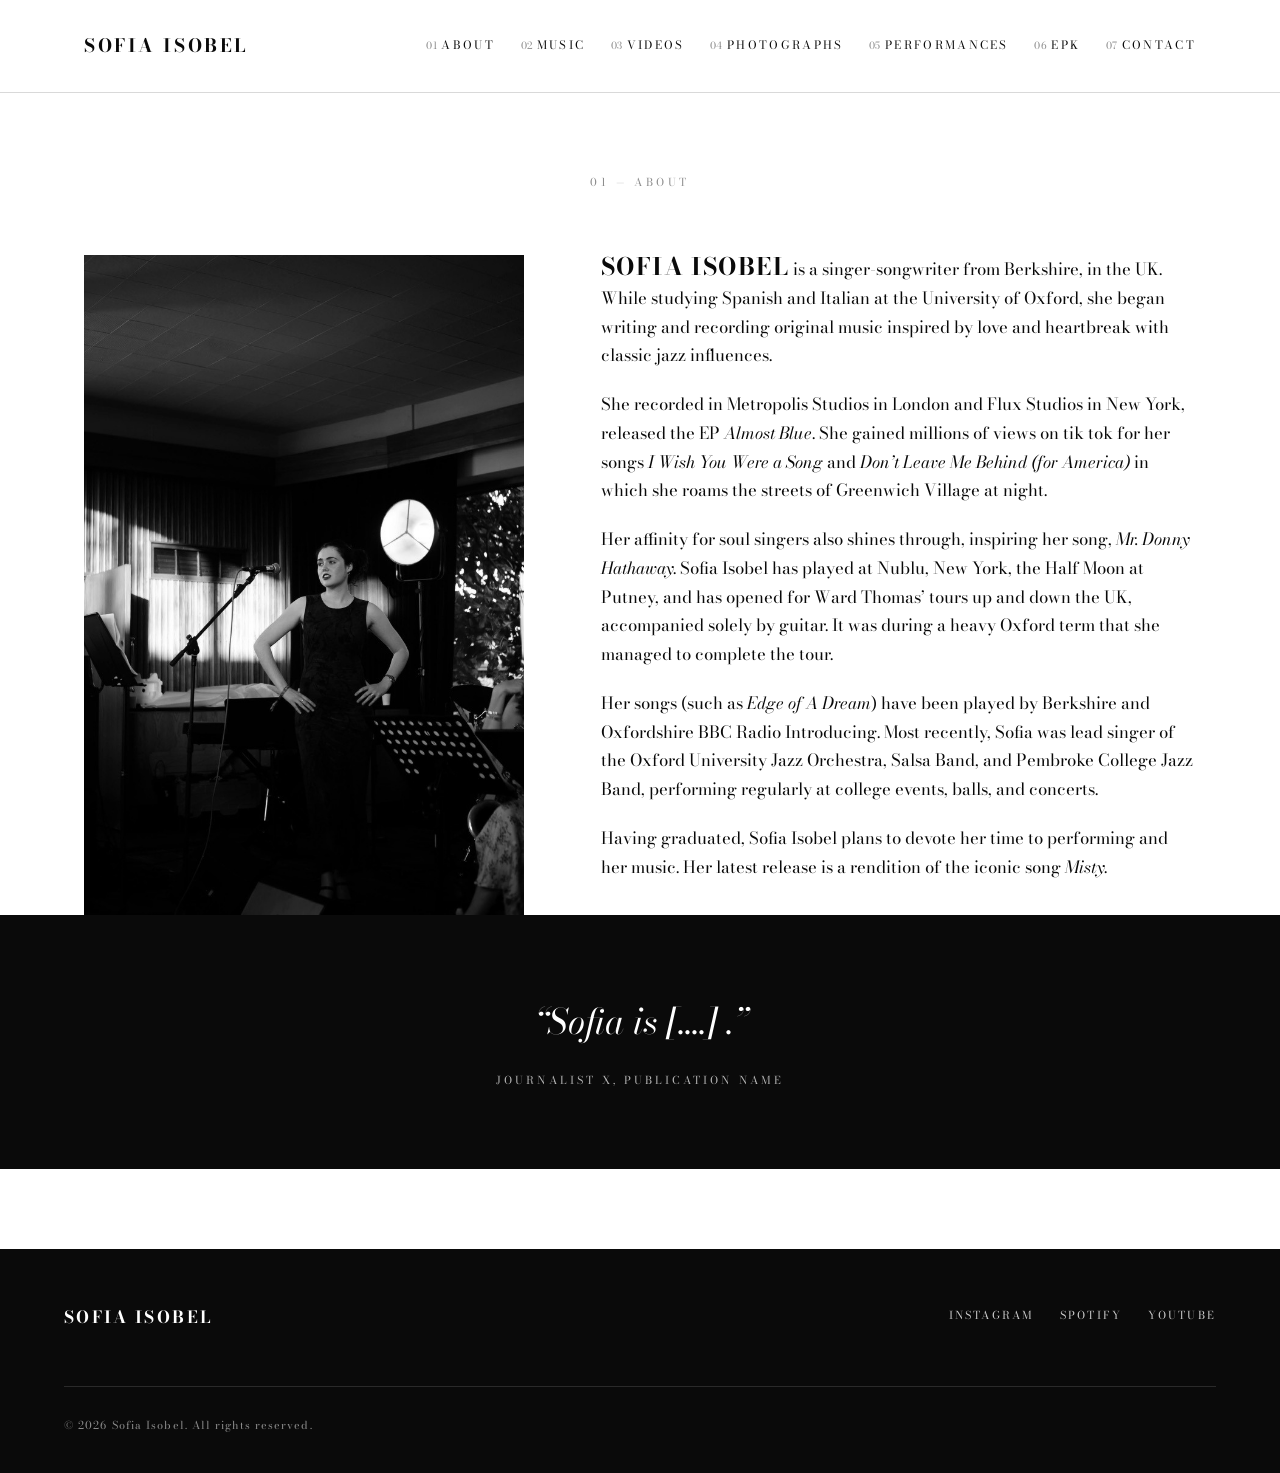
==== commit 9a57d9bb: "Revise Sofia Isobel's biography in about.html Updated biography text for Sofia Isobel, refining lang" ====
--- a/about.html
+++ b/about.html
@@ -46,9 +46,9 @@
         <!-- <p>Lorem ipsum dolor sit amet, consectetur adipiscing elit. Sed do eiusmod tempor incididunt ut labore et dolore magna aliqua. Ut enim ad minim veniam, quis nostrud exercitation ullamco laboris nisi ut aliquip ex ea commodo consequat.</p>
         <p>Duis aute irure dolor in reprehenderit in voluptate velit esse cillum dolore eu fugiat nulla pariatur. Excepteur sint occaecat cupidatat non proident, sunt in culpa qui officia deserunt mollit anim id est laborum.</p>
         <p>Sed ut perspiciatis unde omnis iste natus error sit voluptatem accusantium doloremque laudantium, totam rem aperiam, eaque ipsa quae ab illo inventore veritatis et quasi architecto beatae vitae dicta sunt explicabo.</p> -->
-        <p> <span class="lead-word">Sofia Isobel</span> is a singer-songwriter from Berkshire, in the UK. While studying Spanish and Italian at The University of Oxford, she began writing and recording original music inspired by love, heartbreak, and classic jazz influences. </p>
+        <p> <span class="lead-word">Sofia Isobel</span> is a singer-songwriter from Berkshire, in the UK. While studying Spanish and Italian at the University of Oxford, she began writing and recording original music inspired by love and heartbreak with classic jazz influences. </p>
         <p>She recorded in Metropolis Studios in London and Flux Studios in New York, released the EP <i>Almost Blue</i>. She gained millions of views on tik tok for her songs <i>I Wish You Were a Song</i> and <i>Don’t Leave Me Behind (for America)</i> in which she roams the streets of Greenwich Village at night. </p>
-        <p>Her affinity for soul singers such as Donny Hathaway also shines through, inspiring her song, <i>Mr. Donny Hathaway</i>. Sofia Isobel has played at Nublu in New York, the Half Moon at Putney, and has opened for Ward Thomas’ tours up and down the UK, accompanied solely by guitar. It was during a heavy Oxford term that she managed to complete the tour.  </p>
+        <p>Her affinity for soul singers also shines through, inspiring her song, <i>Mr. Donny Hathaway</i>. Sofia Isobel has played at Nublu, New York, the Half Moon at Putney, and has opened for Ward Thomas’ tours up and down the UK, accompanied solely by guitar. It was during a heavy Oxford term that she managed to complete the tour.  </p>
         <p>Her songs (such as <i>Edge of A Dream</i>) have been played by Berkshire and Oxfordshire BBC Radio Introducing. Most recently, Sofia was lead singer of the Oxford University Jazz Orchestra, Salsa Band, and Pembroke College Jazz Band, performing regularly at college events, balls, and concerts. </p>
         <p>Having graduated, Sofia Isobel plans to devote her time to performing and her music. Her latest release is a rendition of the iconic song <i>Misty</i>.</p>
 
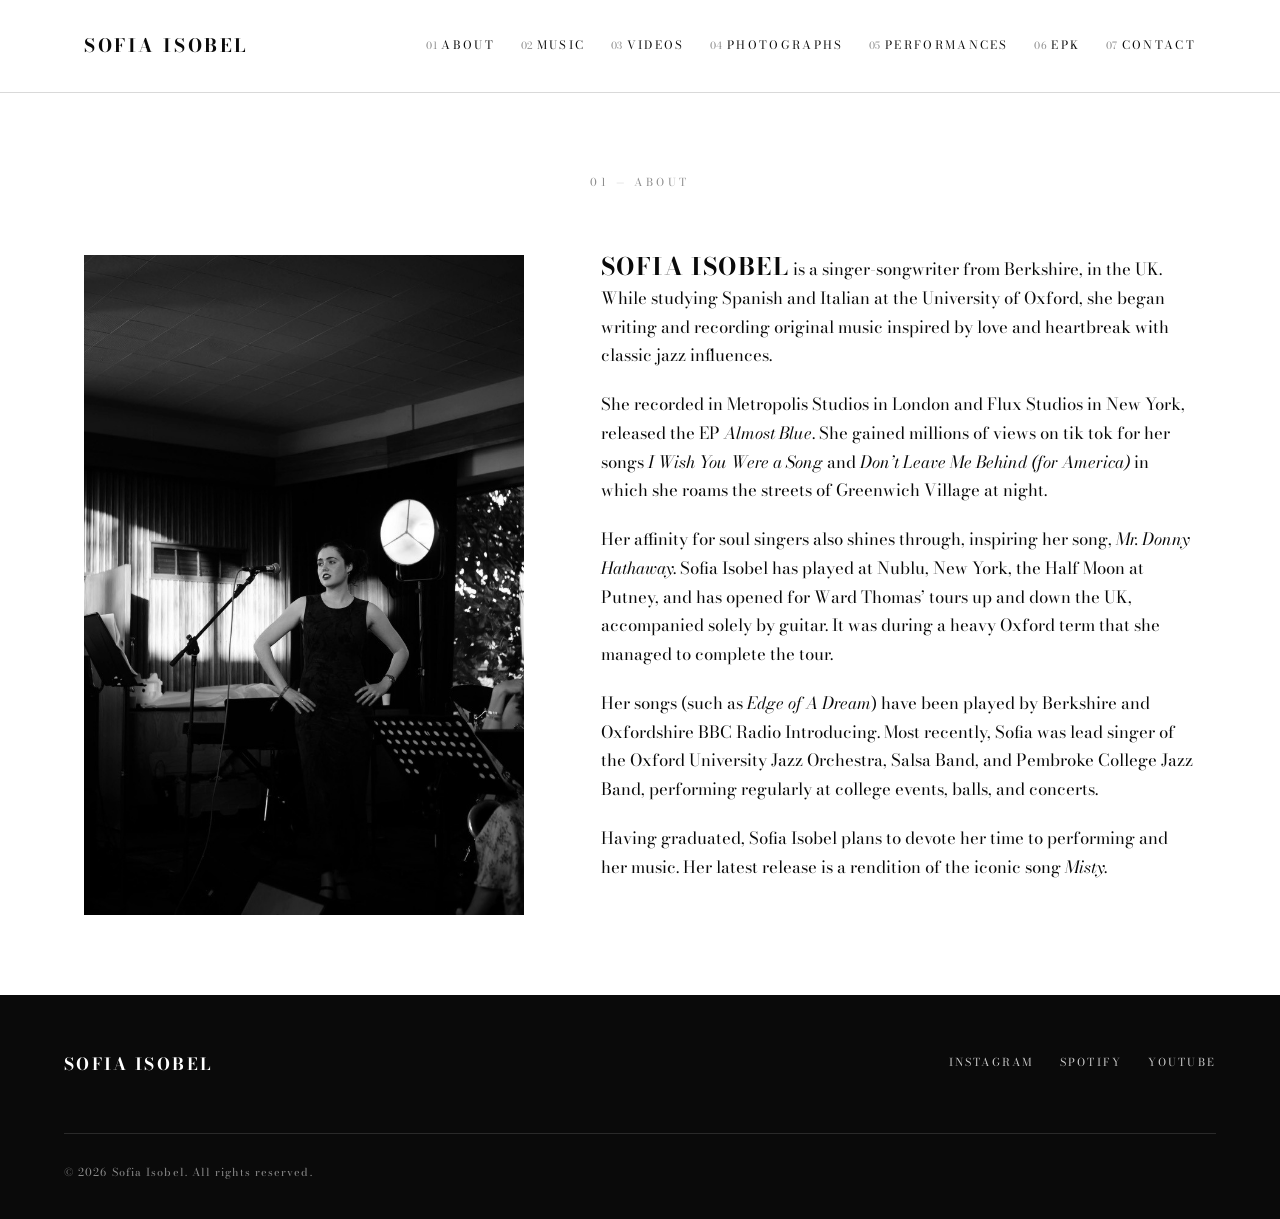
==== commit a337f7ed: "Remove pull-quote section from about.html Removed the pull-quote section containing a blockquote and" ====
--- a/about.html
+++ b/about.html
@@ -63,10 +63,7 @@
     </div>
   </section>
 
-  <section class="pull-quote">
-    <blockquote>&ldquo;Sofia is [....] .&rdquo;</blockquote>
-    <cite>Journalist X, Publication Name</cite>
-  </section>
+  
 
   <section class="container" style="padding-top: 5rem;">
     <div class="about-grid">
